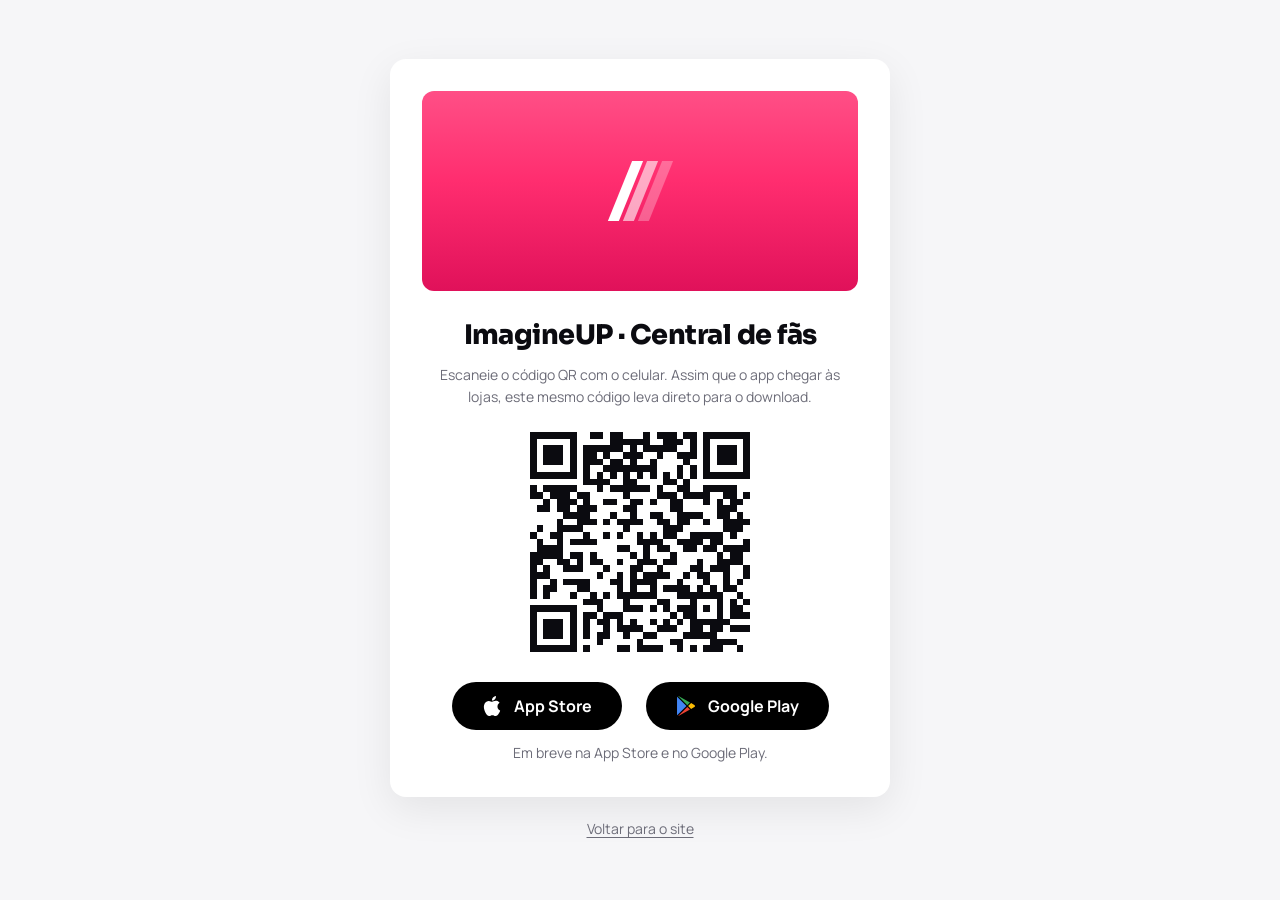
==== site/baixar/index.html @ 4af92807 "Site público do ImagineUP Página inicial com o carrossel de celulares, Baixar com código QR, Sobre, " ====
<!doctype html>
<html lang="pt-BR">
<head>
  <meta charset="utf-8">
  <meta name="viewport" content="width=device-width, initial-scale=1">
  <title>Baixar o ImagineUP</title>
  <meta name="description" content="Baixe o ImagineUP, a central de fãs oficial dos artistas da Imagine Music, para iPhone e Android.">
  <meta name="theme-color" content="#F6F6F8">
  <link rel="icon" href="../assets/favicon.svg" type="image/svg+xml">
  <link rel="preconnect" href="https://fonts.googleapis.com">
  <link rel="preconnect" href="https://fonts.gstatic.com" crossorigin>
  <link rel="stylesheet" href="https://fonts.googleapis.com/css2?family=Manrope:wght@400;500;600;700;800&family=Sora:wght@700;800&display=swap">
  <link rel="stylesheet" href="../assets/site.css">
</head>
<body class="download-page">
  <main class="baixar">
    <section class="download-card">
      <div class="download-banner" aria-hidden="true"><span class="bars"><i></i><i></i><i></i></span></div>
      <h1>ImagineUP · Central de fãs</h1>
      <p>Escaneie o código QR com o celular. Assim que o app chegar às lojas, este mesmo código leva direto para o download.</p>
      <div id="qr" class="download-qr" role="img" aria-label="Código QR que abre esta página no celular"></div>
      <div class="loja-pills">
        <a class="loja-pill" data-loja="ios">
          <svg viewBox="0 0 24 24" fill="#fff" aria-hidden="true"><path d="M12.152 6.896c-.948 0-2.415-1.078-3.96-1.04-2.04.027-3.91 1.183-4.961 3.014-2.117 3.675-.546 9.103 1.519 12.09 1.013 1.454 2.208 3.09 3.792 3.039 1.52-.065 2.09-.987 3.935-.987 1.831 0 2.35.987 3.96.948 1.637-.026 2.676-1.48 3.676-2.948 1.156-1.688 1.636-3.325 1.662-3.415-.039-.013-3.182-1.221-3.22-4.857-.026-3.04 2.48-4.494 2.597-4.559-1.429-2.09-3.623-2.324-4.39-2.376-2-.156-3.675 1.09-4.61 1.09zM15.53 3.83c.843-1.012 1.4-2.427 1.245-3.83-1.207.052-2.662.805-3.532 1.818-.78.896-1.454 2.338-1.273 3.714 1.338.104 2.715-.688 3.559-1.701"/></svg>
          App Store
        </a>
        <a class="loja-pill" data-loja="android">
          <svg viewBox="0 0 24 24" aria-hidden="true"><path fill="#4285F4" d="M1.337.924a1.486 1.486 0 0 0-.112.568v21.017c0 .217.045.419.124.6l11.155-11.087L1.337.924z"/><path fill="#34A853" d="M13.544 10.989l3.258-3.238L3.45.195a1.466 1.466 0 0 0-.946-.179l11.04 10.973z"/><path fill="#EA4335" d="M13.544 13.056l-11 10.933c.298.036.612-.016.906-.183l13.324-7.54-3.23-3.21z"/><path fill="#FBBC04" d="M22.018 13.298l-3.919 2.218-3.515-3.493 3.543-3.521 3.891 2.202a1.49 1.49 0 0 1 0 2.594z"/></svg>
          Google Play
        </a>
      </div>
      <p id="nota-lojas" class="download-nota">Em breve na App Store e no Google Play.</p>
    </section>
    <a class="download-voltar" href="../">Voltar para o site</a>
  </main>

  <script src="../assets/qrcode.min.js"></script>
  <script>
    // Links das lojas: preencher quando o app for publicado. Com eles preenchidos,
    // quem abre esta página (ou escaneia o QR) no celular vai direto para a loja
    // certa, e os botões passam a funcionar.
    const LOJAS = {
      ios: '',
      android: '',
    };

    (() => {
      const ua = navigator.userAgent;
      const ehIOS = /iPhone|iPad|iPod/.test(ua) || (navigator.platform === 'MacIntel' && navigator.maxTouchPoints > 1);
      const ehAndroid = /Android/.test(ua);
      if (ehIOS && LOJAS.ios) { location.replace(LOJAS.ios); return; }
      if (ehAndroid && LOJAS.android) { location.replace(LOJAS.android); return; }

      for (const botao of document.querySelectorAll('.loja-pill')) {
        const link = LOJAS[botao.dataset.loja];
        if (link) botao.href = link;
        else botao.setAttribute('aria-disabled', 'true');
      }
      if (LOJAS.ios && LOJAS.android) document.getElementById('nota-lojas').hidden = true;

      // O QR aponta para esta própria página, então vale em qualquer domínio
      // em que o site for publicado.
      const destino = location.href.split('#')[0].split('?')[0];
      window.QRCode.toString(destino, {
        type: 'svg',
        margin: 0,
        errorCorrectionLevel: 'M',
        color: { dark: '#0B0B10', light: '#FFFFFF' },
      }).then((svg) => { document.getElementById('qr').innerHTML = svg; });
    })();
  </script>
</body>
</html>
---- site/assets/site.css ----
/* ImagineUP · site público (home, política de privacidade e termos de uso).
   Layout claro inspirado no site do GymRats; cores e fontes do app:
   rosa #FF2D6F, verde-limão #D6FF3F, escuro #0B0B10, Sora nos títulos e
   Manrope no texto. O iPhone vem do VitrineUP (iphone-modelo), convertido
   para unidades de contêiner para escalar em qualquer largura. */

:root {
  color-scheme: light;
  --bg: #f6f6f8;
  --surface: #ffffff;
  --border: #e5e5eb;
  --ink: #0b0b10;
  --ink-2: #3b3b45;
  --ink-3: #6c6c78;
  --pink: #ff2d6f;        /* marca: áreas grandes, faixa e formas */
  --pink-strong: #e0115a; /* texto e botões sobre fundo claro (contraste AA) */
  --lime: #d6ff3f;
  --dark: #0b0b10;
  --gutter: 16px;
  --measure: 760px;
  --wide: 1120px;
}

*,
*::before,
*::after {
  box-sizing: border-box;
}

html {
  -webkit-text-size-adjust: 100%;
  scroll-behavior: smooth;
  scroll-padding-top: 96px;
  overflow-x: clip;
}

body {
  margin: 0;
  overflow-x: clip;
  background: var(--bg);
  color: var(--ink-2);
  font: 400 16px/1.7 Manrope, system-ui, -apple-system, "Segoe UI", sans-serif;
  overflow-wrap: break-word;
}

img {
  display: block;
  max-width: 100%;
}

a {
  color: var(--pink-strong);
  text-decoration: underline;
  text-underline-offset: 3px;
  text-decoration-thickness: 1px;
}

a:hover {
  color: var(--ink);
}

a:focus-visible,
.btn:focus-visible {
  outline: 2px solid var(--ink);
  outline-offset: 3px;
  border-radius: 6px;
}

strong {
  color: var(--ink);
  font-weight: 700;
}

.skip-link {
  position: absolute;
  left: var(--gutter);
  top: -48px;
  z-index: 50;
  padding: 8px 14px;
  border-radius: 10px;
  background: var(--ink);
  color: #fff;
  font-weight: 700;
  text-decoration: none;
}

.skip-link:focus {
  top: 12px;
}

.wrap {
  width: 100%;
  max-width: calc(var(--measure) + 2 * var(--gutter));
  margin: 0 auto;
  padding: 0 var(--gutter);
}

.wrap--wide {
  max-width: calc(var(--wide) + 2 * var(--gutter));
}

/* Botões */

.btn {
  display: inline-flex;
  align-items: center;
  gap: 8px;
  padding: 13px 26px;
  border-radius: 999px;
  background: var(--pink-strong);
  color: #fff;
  font: 800 17px/1 Manrope, sans-serif;
  text-decoration: none;
  transition: background 0.15s ease, transform 0.15s ease;
}

.btn:hover {
  background: #c40c4f;
  color: #fff;
  transform: translateY(-1px);
}

.btn--sm {
  padding: 10px 18px;
  font-size: 14px;
}

/* Cabeçalho */

.site-header {
  position: sticky;
  top: 0;
  z-index: 30;
  background: rgba(246, 246, 248, 0.86);
  backdrop-filter: blur(12px);
  -webkit-backdrop-filter: blur(12px);
}

.site-header-inner {
  display: grid;
  grid-template-columns: 1fr auto;
  align-items: center;
  gap: 16px;
  min-height: 72px;
}

.lockup {
  display: inline-flex;
  align-items: flex-end;
  gap: 6px;
  justify-self: start;
  text-decoration: none;
}

.lockup img {
  height: 17px;
  width: auto;
  filter: brightness(0); /* o logo original é branco */
}

.lockup span {
  font: 800 17px/1 Sora, Manrope, sans-serif;
  color: var(--pink-strong);
  letter-spacing: -0.4px;
}

.site-nav {
  display: none;
  gap: 8px;
}

.site-nav a {
  padding: 8px 12px;
  border-radius: 999px;
  color: var(--ink-2);
  font-size: 15px;
  font-weight: 600;
  text-decoration: none;
}

.site-nav a:hover {
  color: var(--ink);
  background: rgba(11, 11, 16, 0.05);
}

.site-nav a[aria-current="page"] {
  color: var(--ink);
  background: rgba(11, 11, 16, 0.07);
}

.site-cta {
  justify-self: end;
}

@media (min-width: 820px) {
  .site-header-inner {
    grid-template-columns: 1fr auto 1fr;
  }

  .site-nav {
    display: flex;
  }
}

/* Marca: as três barras inclinadas do app */

.bars {
  display: inline-flex;
  gap: 0.035em;
  transform: skewX(-22deg);
}

.bars i {
  width: 0.09em;
  height: 0.5em;
  background: var(--pink-strong);
}

.bars i:nth-child(2) {
  opacity: 0.6;
}

.bars i:nth-child(3) {
  opacity: 0.28;
}

/* iPhone (VitrineUP, iphone-modelo) */

.iphone {
  position: relative;
  margin: 0;
  width: 100%;
  aspect-ratio: 390 / 844;
  container-type: inline-size;
  border: 1px solid #77777a;
  border-radius: 16% / 7.4%;
  background: linear-gradient(115deg, #a4a3a0 0%, #4a4a4c 13%, #1d1d20 35%, #626264 72%, #b0aeaa 100%);
  box-shadow: 0 30px 40px -18px rgba(36, 22, 9, 0.45), 0 4px 7px rgba(0, 0, 0, 0.2), inset 0 0 0 1px rgba(219, 217, 208, 0.4);
  isolation: isolate;
}

.iphone::before {
  content: "";
  position: absolute;
  inset: 2px;
  border: 1px solid #080809;
  border-radius: inherit;
  background: #080809;
  box-shadow: inset 0 0 0 1px rgba(111, 111, 114, 0.27);
}

.iphone-tela {
  position: absolute;
  inset: 1.8cqw;
  overflow: hidden;
  border-radius: 14.6% / 6.75%;
  background: var(--dark);
}

.iphone-tela img {
  position: absolute;
  inset: 0;
  width: 100%;
  height: 100%;
  object-fit: cover;
  object-position: top center;
}

.iphone-status {
  position: absolute;
  z-index: 2;
  top: 0;
  left: 0;
  right: 0;
  display: flex;
  height: 10.8cqw;
  align-items: center;
  justify-content: space-between;
  padding: 0 5.4cqw 0 7cqw;
  color: #fff;
}

.iphone-status b {
  font: 700 3cqw/1 -apple-system, "SF Pro Text", Arial, sans-serif;
  letter-spacing: -0.02em;
}

.iphone-icones {
  display: flex;
  align-items: center;
  gap: 1.1cqw;
}

.iphone-icones svg {
  width: 3.9cqw;
  height: auto;
}

.iphone-icones i {
  position: relative;
  width: 4.8cqw;
  height: 2.4cqw;
  border: 0.28cqw solid currentColor;
  border-radius: 0.7cqw;
}

.iphone-icones i::before {
  content: "";
  position: absolute;
  inset: 0.3cqw;
  border-radius: 0.3cqw;
  background: currentColor;
}

.iphone-ilha {
  position: absolute;
  z-index: 3;
  top: 2.3cqw;
  left: 50%;
  width: 29%;
  height: 5.9cqw;
  border-radius: 999px;
  background: #010102;
  transform: translateX(-50%);
  box-shadow: inset 0 0 0 1px #19191c;
}

.iphone-ilha::after {
  content: "";
  position: absolute;
  top: 1.9cqw;
  right: 2.1cqw;
  width: 2.1cqw;
  height: 2.1cqw;
  border-radius: 50%;
  background: radial-gradient(circle at 35% 30%, #355379, #071020 55%, #010308);
  box-shadow: 0 0 0 0.5cqw #141721;
}

.iphone-gesto {
  position: absolute;
  z-index: 2;
  bottom: 1.4cqw;
  left: 50%;
  width: 35%;
  height: 0.9cqw;
  border-radius: 999px;
  background: rgba(255, 255, 255, 0.85);
  transform: translateX(-50%);
}

.iphone-botao {
  position: absolute;
  left: -3px;
  width: 3px;
  border: 1px solid #4b4b4e;
  border-radius: 2px 0 0 2px;
  background: linear-gradient(90deg, #777779, #272729);
}

.iphone-acao { top: 16%; height: 4%; }
.iphone-volume-mais { top: 24%; height: 7%; }
.iphone-volume-menos { top: 33%; height: 7%; }
.iphone-ligar {
  top: 26%;
  left: auto;
  right: -3px;
  height: 12%;
  border-radius: 0 2px 2px 0;
  background: linear-gradient(90deg, #262629, #777779);
}

/* Home · abertura */

.hero {
  padding: clamp(56px, 11vw, 120px) 0 clamp(28px, 5vw, 56px);
  text-align: center;
}

.hero h1 {
  margin: 0 auto;
  max-width: 22ch;
  font: 800 clamp(40px, 6vw, 66px) / 1.02 Sora, Manrope, sans-serif;
  letter-spacing: -0.04em;
  color: var(--ink);
}

.hero p {
  max-width: 34em;
  margin: 22px auto 0;
  font-size: clamp(17px, 2.2vw, 19px);
  line-height: 1.6;
  color: var(--ink-2);
}

.hero .btn {
  margin-top: 30px;
}

/* Home · trio de celulares sobre a faixa rosa */

.showcase {
  --w: clamp(196px, 25vw, 300px);
  --h: calc(var(--w) * 844 / 390);
  --acima: calc(var(--h) * 0.42);
  position: relative;
  overflow: hidden;
  padding: 0 0 clamp(40px, 6vw, 72px);
}

.showcase::before {
  content: "";
  position: absolute;
  top: var(--acima);
  right: 0;
  bottom: 0;
  left: 0;
  background: var(--pink);
}

/* minmax(0, 1fr): sem isso o trio, mais largo que a tela no celular,
   alarga a coluna e empurra o texto da faixa para fora da tela. */
.showcase-inner {
  position: relative;
  display: grid;
  grid-template-columns: minmax(0, 1fr);
  grid-template-rows: var(--acima) auto auto auto;
  justify-items: center;
}

/* left + translate centraliza mesmo quando o trio transborda a célula;
   os celulares laterais ficam cortados na borda da tela. */
.trio {
  grid-column: 1;
  grid-row: 1 / 3;
  justify-self: start;
  position: relative;
  left: 50%;
  width: calc(var(--w) * 1.9);
  height: var(--h);
  transform: translateX(-50%);
}

/* Carrossel do trio: os três celulares ficam num círculo visto de frente e
   o script da home gira o círculo quadro a quadro. Estas são as posições em
   que ele para (e as que valem sem JavaScript); a conta do script chega
   exatamente nelas. */
.trio .iphone {
  position: absolute;
  top: 0;
  left: 50%;
  width: var(--w);
  transform: translateX(-50%);
}

.trio .iphone[data-pos="centro"] {
  z-index: 3;
}

.trio .iphone[data-pos="esq"] {
  transform: translate(-104%, -2%) scale(0.82);
  z-index: 2;
}

.trio .iphone[data-pos="dir"] {
  transform: translate(4%, -2%) scale(0.82);
  z-index: 1;
}

.trio-pausa {
  position: absolute;
  z-index: 5;
  right: calc(max(0px, (100% - var(--wide) - 2 * var(--gutter)) / 2) + var(--gutter));
  bottom: 16px;
  display: flex;
  width: 36px;
  height: 36px;
  align-items: center;
  justify-content: center;
  padding: 0;
  border: 0;
  border-radius: 50%;
  background: rgba(255, 255, 255, 0.92);
  color: var(--ink);
  box-shadow: 0 4px 12px rgba(0, 0, 0, 0.15);
  cursor: pointer;
}

.trio-pausa:hover {
  background: #fff;
}

.trio-pausa:focus-visible {
  outline: 2px solid #fff;
  outline-offset: 3px;
}

.trio-pausa svg {
  width: 14px;
  height: 14px;
}

.trio-pausa .icone-play,
.trio-pausa[aria-pressed="true"] .icone-pausa {
  display: none;
}

.trio-pausa[aria-pressed="true"] .icone-play {
  display: block;
}

.showcase-claim,
.showcase-stores {
  margin: 0;
  color: #fff;
  text-align: center;
}

.showcase-claim {
  grid-row: 3;
  padding-top: 32px;
  font: 800 clamp(24px, 2.1vw, 28px) / 1.2 Sora, Manrope, sans-serif;
  letter-spacing: -0.02em;
}

.showcase-claim span {
  display: block;
  margin-top: 10px;
  font: 700 19px/1.4 Manrope, sans-serif;
  letter-spacing: 0;
}

.showcase-stores {
  grid-row: 4;
  padding-top: 14px;
  font: 700 19px/1.4 Manrope, sans-serif;
}

.showcase-stores strong {
  color: #fff;
  font-weight: 800;
}

@media (min-width: 900px) {
  .showcase-inner {
    grid-template-columns: 1fr auto 1fr;
    grid-template-rows: var(--acima) auto;
    column-gap: 24px;
    align-items: center;
  }

  .trio {
    grid-column: 2;
  }

  .showcase-claim {
    grid-column: 1;
    grid-row: 2;
    padding-top: 0;
    max-width: 12em;
  }

  .showcase-stores {
    grid-column: 3;
    grid-row: 2;
    padding-top: 0;
    max-width: 10em;
  }
}

/* Home · funcionalidades */

.features {
  padding: clamp(64px, 10vw, 128px) 0 clamp(24px, 4vw, 48px);
}

.features .wrap {
  display: grid;
  gap: clamp(48px, 8vw, 88px);
}

.feature {
  display: grid;
  grid-template-columns: 1fr;
  gap: 24px;
  align-items: center;
  width: 100%;
  max-width: 940px;
  margin: 0 auto;
}

.feature--card {
  padding: clamp(28px, 5vw, 56px);
  border-radius: 28px;
  background: var(--surface);
}

.feature h2 {
  margin: 0 0 14px;
  font: 800 clamp(27px, 3.4vw, 36px) / 1.15 Sora, Manrope, sans-serif;
  letter-spacing: -0.025em;
  color: var(--ink);
}

.feature p {
  margin: 0 0 12px;
  font-size: 17px;
  line-height: 1.65;
}

.feature-media {
  position: relative;
  display: flex;
  justify-content: center;
  align-items: center;
  padding: clamp(20px, 4vw, 40px) 0;
}

.feature-media .iphone {
  z-index: 1;
  width: clamp(200px, 23vw, 250px);
}

.blob {
  position: absolute;
  z-index: 0;
  top: 50%;
  left: 50%;
  width: clamp(250px, 31vw, 350px);
  aspect-ratio: 1;
  border-radius: 43% 57% 62% 38% / 46% 38% 62% 54%;
  background: var(--pink);
  transform: translate(-50%, -48%) rotate(var(--giro, 0deg));
}

.blob--lima {
  background: var(--lime);
}

.feature-media .bars {
  position: absolute;
  z-index: 2;
  font-size: clamp(56px, 7vw, 80px);
}

.feature-media .bars--baixo {
  bottom: 10%;
  left: 8%;
}

.feature-media .bars--cima {
  top: 12%;
  right: 8%;
}

.bars--escuro i {
  background: var(--ink);
}

@media (min-width: 760px) {
  .feature {
    grid-template-columns: 1fr 1fr;
    gap: 56px;
  }

  .feature--invertida .feature-media {
    order: -1;
  }
}

/* Home · baixar */

.download {
  padding: clamp(64px, 10vw, 120px) 0 clamp(64px, 9vw, 104px);
  text-align: center;
}

.download h2 {
  margin: 0;
  font: 800 clamp(32px, 5vw, 50px) / 1.05 Sora, Manrope, sans-serif;
  letter-spacing: -0.035em;
  color: var(--ink);
}

.download p {
  max-width: 36em;
  margin: 18px auto 0;
  font-size: 17px;
}

.stores {
  display: flex;
  flex-wrap: wrap;
  justify-content: center;
  gap: 12px;
  margin: 30px 0 0;
  padding: 0;
  list-style: none;
}

/* mesmo desenho dos selos oficiais: ícone da loja à esquerda, texto ao lado */
.stores li {
  display: flex;
  align-items: center;
  gap: 12px;
  min-width: 204px;
  padding: 11px 20px 11px 16px;
  border-radius: 14px;
  background: var(--dark);
  color: rgba(255, 255, 255, 0.72);
  font-size: 12px;
  line-height: 1.3;
  text-align: left;
}

.stores li span {
  display: flex;
  flex-direction: column;
}

.stores li strong {
  color: #fff;
  font: 700 18px/1.2 Sora, Manrope, sans-serif;
}

.store-icon {
  flex: none;
  width: 26px;
  height: 26px;
}

/* Documentos */

.doc {
  padding: clamp(40px, 8vw, 72px) 0 32px;
}

.doc h1 {
  margin: 0;
  font: 800 clamp(34px, 7vw, 52px) / 1.05 Sora, Manrope, sans-serif;
  letter-spacing: -0.035em;
  color: var(--ink);
}

.doc > p,
.doc section p {
  margin: 0 0 14px;
}

.doc .updated {
  margin: 14px 0 0;
  color: var(--ink-3);
  font-size: 14px;
}

.doc .intro {
  margin-top: 28px;
}

.summary {
  margin: 28px 0;
  padding: 20px 22px;
  border-left: 4px solid var(--pink);
  border-radius: 0 16px 16px 0;
  background: var(--surface);
}

.summary h2 {
  margin: 0 0 10px;
  font: 700 17px/1.3 Sora, Manrope, sans-serif;
  color: var(--ink);
}

.doc .summary ul {
  margin: 0;
}

.toc {
  margin: 28px 0 8px;
  padding: 20px 22px;
  border: 1px solid var(--border);
  border-radius: 16px;
  background: var(--surface);
}

.toc h2 {
  margin: 0 0 10px;
  font: 700 15px/1.3 Sora, Manrope, sans-serif;
  color: var(--ink);
}

.toc ol {
  margin: 0;
  padding-left: 22px;
  columns: 1;
  font-size: 15px;
}

/* padding em vez de margin: a margem do primeiro item some na quebra de
   coluna e desalinha as duas colunas. */
.doc .toc li {
  margin: 0;
  padding: 3px 0;
  break-inside: avoid;
}

.toc a {
  color: var(--ink-2);
  text-decoration: none;
}

.toc a:hover {
  color: var(--pink-strong);
  text-decoration: underline;
}

@media (min-width: 720px) {
  .toc ol {
    columns: 2;
    column-gap: 32px;
  }
}

.doc section {
  margin-top: 40px;
}

.doc section h2 {
  margin: 0 0 14px;
  font: 700 21px/1.3 Sora, Manrope, sans-serif;
  letter-spacing: -0.015em;
  color: var(--ink);
}

.doc section h3 {
  margin: 22px 0 8px;
  font: 700 16px/1.4 Manrope, sans-serif;
  color: var(--ink);
}

.doc ul {
  margin: 0 0 14px;
  padding-left: 22px;
}

.doc li {
  margin: 6px 0;
}

.doc li::marker {
  color: var(--pink-strong);
}

.company {
  margin: 0;
  padding: 18px 22px;
  border-radius: 16px;
  background: var(--surface);
  font-style: normal;
}

.doc .company p {
  margin: 2px 0;
}

.doc-links {
  display: flex;
  flex-wrap: wrap;
  gap: 8px 20px;
  margin-top: 48px;
  padding-top: 20px;
  border-top: 1px solid var(--border);
  font-size: 15px;
}

/* Rodapé */

.site-footer {
  padding: 0 var(--gutter) 20px;
}

/* mesmo padrão do rodapé do GymRats: quatro colunas de links, linha
   divisória, copyright à esquerda e redes sociais à direita */
.footer-card {
  max-width: var(--wide);
  margin: 0 auto;
  padding: 44px clamp(20px, 5vw, 56px) 22px;
  border-radius: 28px;
  background: var(--surface);
  font-size: 15px;
}

.footer-cols {
  display: grid;
  grid-template-columns: repeat(2, minmax(0, 1fr));
  gap: 36px 24px;
}

.footer-cols h2 {
  margin: 0 0 20px;
  font: 700 15px/1.3 Sora, Manrope, sans-serif;
  color: var(--ink);
}

.footer-cols ul {
  margin: 0;
  padding: 0;
  list-style: none;
}

.footer-cols li + li {
  margin-top: 14px;
}

.footer-cols a {
  color: var(--ink-3);
  text-decoration: none;
}

.footer-cols a:hover {
  color: var(--ink);
  text-decoration: underline;
}

.footer-bottom {
  display: flex;
  flex-wrap: wrap;
  align-items: center;
  justify-content: space-between;
  gap: 12px 24px;
  margin-top: 44px;
  padding-top: 20px;
  border-top: 1px solid var(--border);
  color: var(--ink-3);
  font-size: 13px;
}

.footer-bottom p {
  margin: 0;
}

.social {
  display: flex;
  gap: 18px;
  margin: 0;
  padding: 0;
  list-style: none;
}

.social a {
  display: flex;
  color: var(--ink-3);
}

.social a:hover {
  color: var(--ink);
}

.social svg {
  width: 20px;
  height: 20px;
}

@media (min-width: 860px) {
  .footer-cols {
    grid-template-columns: repeat(4, minmax(0, 1fr));
  }
}

/* Utilitários */

[hidden] {
  display: none !important;
}

.visually-hidden {
  position: absolute;
  width: 1px;
  height: 1px;
  overflow: hidden;
  clip: rect(0 0 0 0);
  white-space: nowrap;
}

/* Fale conosco (mesmo padrão da página de contato do GymRats) */

.page-card {
  max-width: 900px;
  margin: clamp(32px, 6vw, 72px) auto clamp(72px, 14vw, 200px);
  padding: clamp(22px, 4vw, 36px);
  border-radius: 18px;
  background: var(--surface);
}

.page-card h1 {
  margin: 0;
  font: 800 clamp(30px, 4vw, 38px) / 1.1 Sora, Manrope, sans-serif;
  letter-spacing: -0.025em;
  color: var(--ink);
}

.page-card > p {
  margin: 10px 0 0;
  font-size: 18px;
  color: var(--ink-2);
}

.contact-list {
  display: grid;
  gap: 18px 40px;
  margin: 28px 0 6px;
  padding: 0;
  list-style: none;
}

.contact-list a {
  display: flex;
  align-items: center;
  gap: 14px;
  color: var(--ink);
  font-size: 19px;
  text-decoration: none;
}

.contact-list a:hover span {
  text-decoration: underline;
  text-underline-offset: 4px;
}

.contact-list svg {
  flex: none;
  width: 32px;
  height: 32px;
}

@media (min-width: 720px) {
  .contact-list {
    grid-template-columns: 1fr 1fr;
  }
}

/* Sobre (mesmo padrão da página Sobre do GymRats): faixa de imagens e carta */

.about-strip {
  overflow: hidden;
  padding-top: clamp(24px, 4vw, 44px);
}

/* mais larga que a tela de propósito: centralizada e cortada nas bordas */
.about-strip-inner {
  position: relative;
  left: 50%;
  display: flex;
  gap: 32px;
  width: max-content;
  transform: translateX(-50%);
}

.about-strip img {
  flex: none;
  width: var(--w, 168px);
  height: 224px;
  border-radius: 8px;
  object-fit: cover;
  box-shadow: 0 8px 20px rgba(11, 11, 16, 0.1);
}

.about-card {
  max-width: 1020px;
  margin-top: clamp(28px, 4vw, 40px);
}

.about-card h1 {
  margin-bottom: 26px;
}

.about-card > p {
  margin: 0 0 22px;
  font-size: 17px;
  line-height: 1.75;
}

.about-card > p:last-child {
  margin-bottom: 4px;
}

@media (max-width: 700px) {
  .about-strip-inner {
    gap: 14px;
  }

  .about-strip img {
    width: calc(var(--w, 168px) * 0.66);
    height: 150px;
  }
}

/* Novidades (mesmo padrão da página de novidades do GymRats) */

.news-card {
  max-width: 1020px;
}

.news-post + .news-post {
  margin-top: 40px;
  padding-top: 32px;
  border-top: 1px solid var(--border);
}

.news-post h2 {
  margin: 20px 0 2px;
  font: 700 clamp(19px, 2.2vw, 22px) / 1.3 Sora, Manrope, sans-serif;
  letter-spacing: -0.01em;
  color: var(--ink);
}

.news-post time {
  display: block;
  margin-bottom: 26px;
  color: var(--ink-3);
  font-size: 16px;
}

.news-post p {
  margin: 0 0 22px;
  font-size: 16.5px;
  line-height: 1.7;
}

.news-post ul {
  margin: -12px 0 22px;
  padding-left: 22px;
  font-size: 16.5px;
}

.news-post li {
  margin: 4px 0;
}

.news-post li::marker {
  color: var(--pink-strong);
}

.news-post a {
  font-weight: 700;
  text-decoration: none;
}

.news-post a:hover {
  text-decoration: underline;
}

/* colagem de telas, no lugar da colagem de fotos do post do GymRats */
/* minmax(0, 1fr): com 1fr a altura natural das imagens alarga a primeira fileira */
.news-collage {
  position: relative;
  display: grid;
  grid-template-columns: repeat(3, minmax(0, 1fr));
  grid-template-rows: repeat(2, minmax(0, 1fr));
  gap: 2px;
  width: min(100%, 340px);
  aspect-ratio: 1;
  margin: 4px auto 30px;
  overflow: hidden;
  border-radius: 12px;
  background: var(--dark);
}

.news-collage img {
  width: 100%;
  height: 100%;
  min-height: 0;
  object-fit: cover;
}

.news-collage::after {
  content: "";
  position: absolute;
  inset: 0;
  background: linear-gradient(180deg, rgba(11, 11, 16, 0.55) 0%, transparent 26%, transparent 55%, rgba(11, 11, 16, 0.92) 100%);
}

.news-collage-top,
.news-collage-bottom {
  position: absolute;
  z-index: 1;
  left: 12px;
  right: 12px;
  color: #fff;
}

.news-collage-top {
  top: 12px;
  display: flex;
  align-items: center;
  gap: 8px;
  font: 700 15px/1 Sora, Manrope, sans-serif;
}

.news-collage-top .marca {
  display: flex;
  align-items: center;
  justify-content: center;
  width: 26px;
  height: 26px;
  border-radius: 7px;
  background: var(--pink);
}

.news-collage-top .marca .bars {
  font-size: 22px;
}

.news-collage-top .marca .bars i {
  background: #fff;
}

.news-collage-bottom {
  bottom: 12px;
}

.news-collage-bottom strong {
  display: block;
  color: #fff;
  font: 800 17px/1.2 Sora, Manrope, sans-serif;
}

.news-collage-bottom span {
  display: block;
  margin-top: 6px;
  color: rgba(255, 255, 255, 0.85);
  font-size: 12.5px;
}

/* Baixar (mesmo padrão da página de download do GymRats): cartão com QR */

.download-page {
  display: flex;
  min-height: 100vh;
  min-height: 100dvh;
  align-items: center;
  justify-content: center;
  padding: 24px var(--gutter);
}

/* "baixar" e não "download": .download já é a seção de download da home */
.baixar {
  display: flex;
  flex-direction: column;
  align-items: center;
  gap: 20px;
  width: 100%;
}

.download-card {
  width: min(100%, 500px);
  padding: clamp(20px, 5vw, 32px);
  border-radius: 16px;
  background: var(--surface);
  box-shadow: 0 12px 40px rgba(11, 11, 16, 0.08);
  text-align: center;
}

.download-banner {
  display: flex;
  height: clamp(160px, 40vw, 200px);
  align-items: center;
  justify-content: center;
  border-radius: 12px;
  background: linear-gradient(180deg, #ff4f86 0%, var(--pink) 45%, var(--pink-strong) 100%);
}

.download-banner .bars {
  font-size: clamp(90px, 22vw, 120px);
}

.download-banner .bars i {
  background: #fff;
}

.download-card h1 {
  margin: 28px 0 0;
  font: 800 clamp(22px, 3vw, 27px) / 1.2 Sora, Manrope, sans-serif;
  letter-spacing: -0.02em;
  color: var(--ink);
}

.download-card > p {
  max-width: 30em;
  margin: 12px auto 0;
  color: var(--ink-3);
  font-size: 14px;
  line-height: 1.6;
}

.download-qr {
  width: min(220px, 66vw);
  aspect-ratio: 1;
  margin: 24px auto 0;
}

.download-qr svg {
  display: block;
  width: 100%;
  height: 100%;
}

.loja-pills {
  display: flex;
  flex-wrap: wrap;
  justify-content: center;
  gap: 16px 24px;
  margin-top: 30px;
}

.loja-pill {
  display: inline-flex;
  align-items: center;
  gap: 12px;
  padding: 14px 30px;
  border-radius: 999px;
  background: #000;
  color: #fff;
  font: 700 16px/1 Manrope, sans-serif;
  text-decoration: none;
}

.loja-pill:hover {
  color: #fff;
  background: #1f1f24;
}

.loja-pill svg {
  flex: none;
  width: 20px;
  height: 20px;
}

/* sem link da loja (antes da publicação) o botão fica só como indicação */
.loja-pill:not([href]) {
  cursor: default;
}

.loja-pill:not([href]):hover {
  background: #000;
}

.download-nota {
  margin: 14px 0 0;
  color: var(--ink-3);
  font-size: 13px;
}

.download-voltar {
  color: var(--ink-3);
  font-size: 14px;
}

/* Perguntas frequentes (mesmo padrão da central de ajuda do GymRats) */

.help-hero {
  padding: clamp(40px, 7vw, 72px) 0 clamp(72px, 10vw, 104px);
  background: linear-gradient(180deg, var(--pink) 0%, #ff4f86 40%, #ffc2d5 78%, var(--bg) 100%);
  text-align: center;
}

.help-hero h1 {
  margin: 0;
  font: 800 clamp(30px, 4.6vw, 42px) / 1.12 Sora, Manrope, sans-serif;
  letter-spacing: -0.025em;
  color: #fff;
}

.help-hero p {
  margin: 10px 0 0;
  font: 700 19px/1.4 Manrope, sans-serif;
  color: #fff;
}

.help-search {
  position: relative;
  max-width: 640px;
  margin: 28px auto 0;
}

.help-search input {
  width: 100%;
  padding: 18px 20px 18px 56px;
  border: 0;
  border-radius: 16px;
  background: rgba(255, 255, 255, 0.3);
  color: #fff;
  font: 600 18px/1.2 Manrope, sans-serif;
  box-shadow: 0 10px 30px rgba(170, 0, 60, 0.14);
  outline: none;
}

.help-search input::placeholder {
  color: rgba(255, 255, 255, 0.92);
}

/* o "x" nativo de limpar vem azul; branco combina com o topo rosa */
.help-search input::-webkit-search-cancel-button {
  filter: brightness(0) invert(1);
  cursor: pointer;
}

.help-search input:focus {
  background: rgba(255, 255, 255, 0.4);
  box-shadow: 0 0 0 2px #fff, 0 10px 30px rgba(170, 0, 60, 0.14);
}

.help-search svg {
  position: absolute;
  top: 50%;
  left: 20px;
  width: 22px;
  height: 22px;
  color: #fff;
  transform: translateY(-50%);
  pointer-events: none;
}

.help-cards {
  display: grid;
  gap: 22px;
  margin: -40px 0 0;
  padding: 0;
  list-style: none;
}

.help-card {
  display: flex;
  flex-direction: column;
  align-items: center;
  height: 100%;
  padding: 40px 28px 30px;
  border: 1px solid var(--border);
  border-radius: 14px;
  background: var(--surface);
  color: var(--ink);
  text-align: center;
  text-decoration: none;
  transition: border-color 0.15s ease, box-shadow 0.15s ease;
}

.help-card:hover {
  border-color: var(--pink);
  box-shadow: 0 12px 30px rgba(11, 11, 16, 0.06);
  color: var(--ink);
}

.help-card svg {
  width: 48px;
  height: 48px;
  margin-bottom: 18px;
}

.help-card strong {
  font: 700 17px/1.3 Manrope, sans-serif;
}

.help-card span {
  margin-top: 6px;
  color: var(--ink-2);
  font-size: 16px;
  line-height: 1.6;
}

.help-card small {
  margin-top: 14px;
  color: var(--ink-3);
  font-size: 14px;
}

@media (min-width: 760px) {
  .help-cards {
    grid-template-columns: 1fr 1fr;
  }
}

.faq-sections {
  padding: clamp(48px, 8vw, 88px) 0 clamp(56px, 9vw, 104px);
}

.faq-section + .faq-section {
  margin-top: 48px;
}

.faq-section h2 {
  display: flex;
  align-items: center;
  gap: 12px;
  margin: 0 0 16px;
  font: 800 clamp(22px, 2.6vw, 26px) / 1.2 Sora, Manrope, sans-serif;
  letter-spacing: -0.02em;
  color: var(--ink);
}

.faq-section h2 svg {
  flex: none;
  width: 28px;
  height: 28px;
  color: var(--pink-strong);
}

.faq-item {
  border: 1px solid var(--border);
  border-radius: 14px;
  background: var(--surface);
}

.faq-item + .faq-item {
  margin-top: 10px;
}

.faq-item summary {
  position: relative;
  padding: 18px 54px 18px 20px;
  color: var(--ink);
  font: 700 16.5px/1.4 Manrope, sans-serif;
  list-style: none;
  cursor: pointer;
}

.faq-item summary::-webkit-details-marker {
  display: none;
}

.faq-item summary::after {
  content: "";
  position: absolute;
  top: 50%;
  right: 22px;
  width: 9px;
  height: 9px;
  border-right: 2px solid var(--ink-3);
  border-bottom: 2px solid var(--ink-3);
  transform: translateY(-70%) rotate(45deg);
  transition: transform 0.2s ease;
}

.faq-item[open] summary::after {
  transform: translateY(-25%) rotate(225deg);
}

.faq-item summary:focus-visible {
  outline: 2px solid var(--ink);
  outline-offset: 2px;
  border-radius: 14px;
}

.faq-item > div {
  padding: 0 20px 18px;
  color: var(--ink-2);
}

.faq-item p {
  margin: 0;
}

.faq-empty {
  padding: 8px 0 24px;
  color: var(--ink-2);
  text-align: center;
  font-size: 17px;
}

@media (prefers-reduced-motion: reduce) {
  html {
    scroll-behavior: auto;
  }

  .btn {
    transition: none;
  }
}
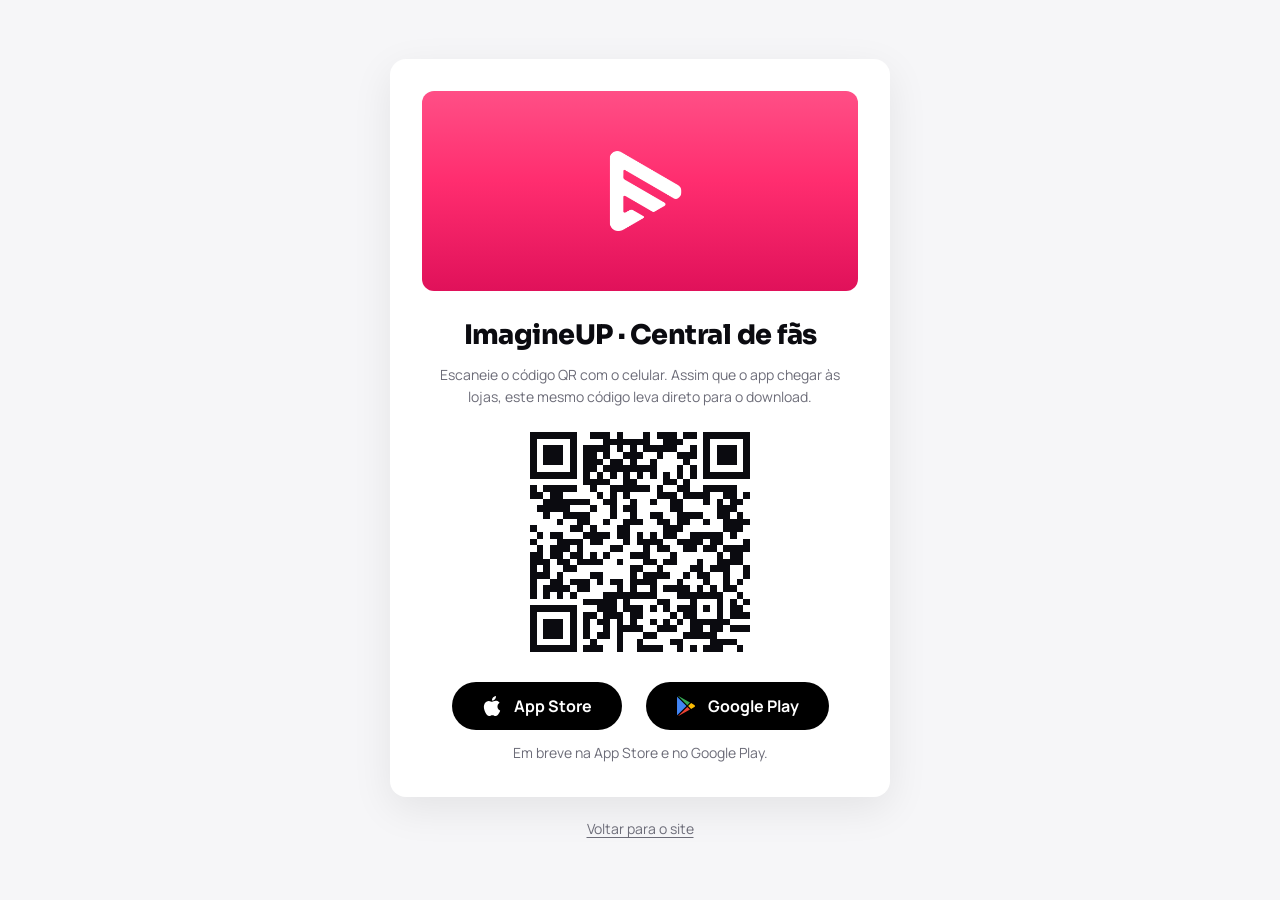
==== commit 2e31d16f: "Prévia de link, ícones e a seta da marca Prévia de compartilhamento (Open Graph e cartão do X) em to" ====
--- a/site/baixar/index.html
+++ b/site/baixar/index.html
@@ -6,7 +6,19 @@
   <title>Baixar o ImagineUP</title>
   <meta name="description" content="Baixe o ImagineUP, a central de fãs oficial dos artistas da Imagine Music, para iPhone e Android.">
   <meta name="theme-color" content="#F6F6F8">
-  <link rel="icon" href="../assets/favicon.svg" type="image/svg+xml">
+  <link rel="icon" href="../assets/favicon.png" type="image/png" sizes="96x96">
+  <link rel="apple-touch-icon" href="../apple-touch-icon.png">
+  <link rel="manifest" href="../manifest.webmanifest">
+  <meta property="og:type" content="website">
+  <meta property="og:site_name" content="ImagineUP">
+  <meta property="og:locale" content="pt_BR">
+  <meta property="og:title" content="Baixar o ImagineUP">
+  <meta property="og:description" content="Baixe o ImagineUP, a central de fãs oficial dos artistas da Imagine Music, para iPhone e Android.">
+  <meta property="og:image" content="https://imagineup-painel.vercel.app/assets/compartilhar.jpg">
+  <meta property="og:image:width" content="1200">
+  <meta property="og:image:height" content="630">
+  <meta property="og:image:alt" content="Seu fandom vale pontos: três celulares com telas do app ImagineUP">
+  <meta name="twitter:card" content="summary_large_image">
   <link rel="preconnect" href="https://fonts.googleapis.com">
   <link rel="preconnect" href="https://fonts.gstatic.com" crossorigin>
   <link rel="stylesheet" href="https://fonts.googleapis.com/css2?family=Manrope:wght@400;500;600;700;800&family=Sora:wght@700;800&display=swap">
@@ -15,7 +27,7 @@
 <body class="download-page">
   <main class="baixar">
     <section class="download-card">
-      <div class="download-banner" aria-hidden="true"><span class="bars"><i></i><i></i><i></i></span></div>
+      <div class="download-banner" aria-hidden="true"><span class="seta"></span></div>
       <h1>ImagineUP · Central de fãs</h1>
       <p>Escaneie o código QR com o celular. Assim que o app chegar às lojas, este mesmo código leva direto para o download.</p>
       <div id="qr" class="download-qr" role="img" aria-label="Código QR que abre esta página no celular"></div>
--- a/site/assets/site.css
+++ b/site/assets/site.css
@@ -224,6 +224,19 @@
   opacity: 0.28;
 }
 
+/* Marca: a seta do "e" do logo Imagine. A imagem é só a forma; a cor vem do
+   background, e o translate compensa a ponta, que pesa pouco, para a seta
+   parecer centralizada. */
+.seta {
+  display: inline-block;
+  width: 0.9em;
+  height: 1em;
+  background: var(--pink-strong);
+  transform: translateX(0.07em);
+  -webkit-mask: url(seta.png) center / contain no-repeat;
+  mask: url(seta.png) center / contain no-repeat;
+}
+
 /* iPhone (VitrineUP, iphone-modelo) */
 
 .iphone {
@@ -1207,11 +1220,8 @@
   background: var(--pink);
 }
 
-.news-collage-top .marca .bars {
-  font-size: 22px;
-}
-
-.news-collage-top .marca .bars i {
+.news-collage-top .marca .seta {
+  font-size: 15px;
   background: #fff;
 }
 
@@ -1270,11 +1280,8 @@
   background: linear-gradient(180deg, #ff4f86 0%, var(--pink) 45%, var(--pink-strong) 100%);
 }
 
-.download-banner .bars {
-  font-size: clamp(90px, 22vw, 120px);
-}
-
-.download-banner .bars i {
+.download-banner .seta {
+  font-size: clamp(64px, 16vw, 80px);
   background: #fff;
 }
 
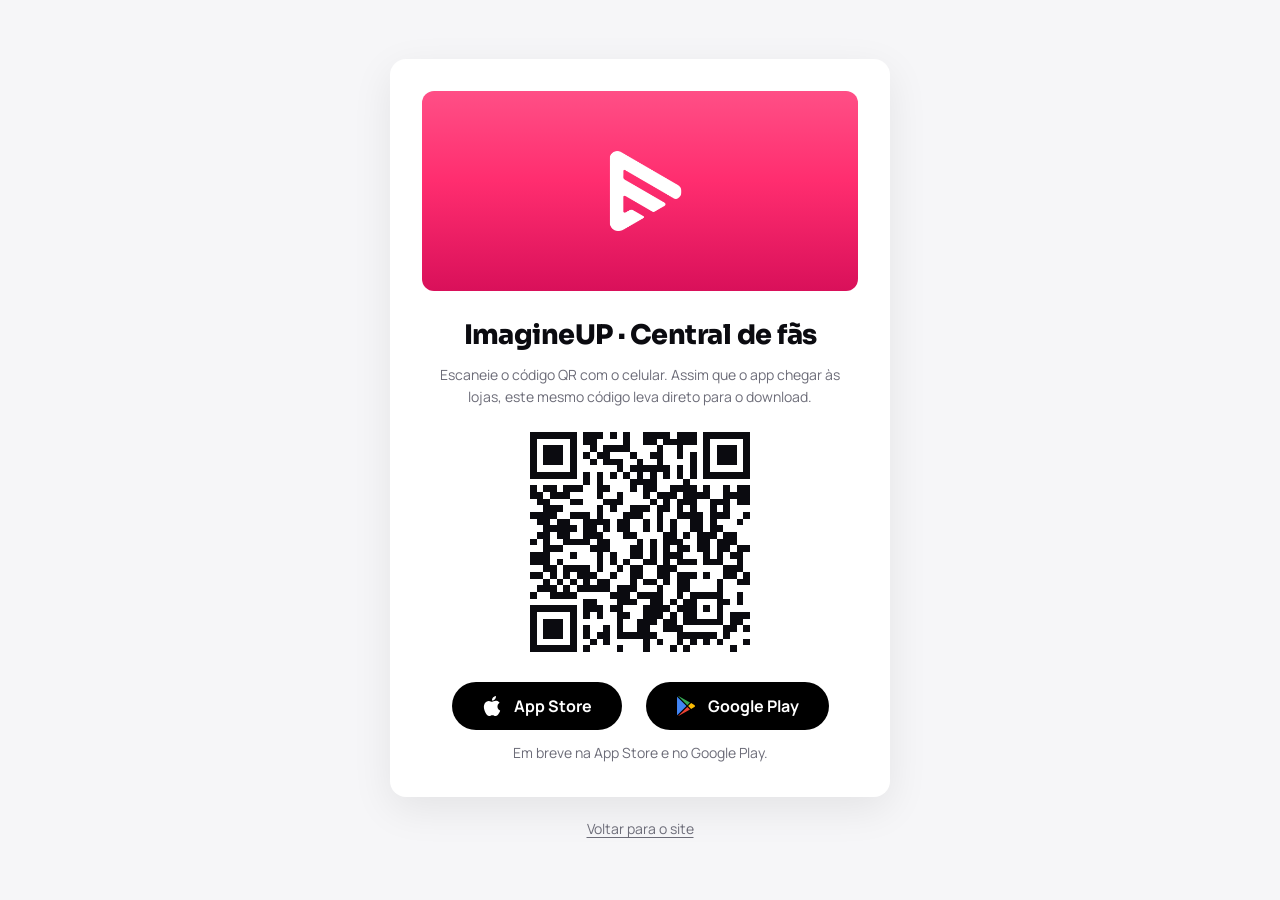
==== commit 07623187: "SEO e desempenho do site As fontes Manrope e Sora passam a ser servidas pelo próprio site, em um arq" ====
--- a/site/baixar/index.html
+++ b/site/baixar/index.html
@@ -3,7 +3,7 @@
 <head>
   <meta charset="utf-8">
   <meta name="viewport" content="width=device-width, initial-scale=1">
-  <title>Baixar o ImagineUP</title>
+  <title>Baixar o ImagineUP para iPhone e Android</title>
   <meta name="description" content="Baixe o ImagineUP, a central de fãs oficial dos artistas da Imagine Music, para iPhone e Android.">
   <meta name="theme-color" content="#F6F6F8">
   <link rel="icon" href="../assets/favicon.png" type="image/png" sizes="96x96">
@@ -12,16 +12,15 @@
   <meta property="og:type" content="website">
   <meta property="og:site_name" content="ImagineUP">
   <meta property="og:locale" content="pt_BR">
-  <meta property="og:title" content="Baixar o ImagineUP">
+  <meta property="og:title" content="Baixar o ImagineUP para iPhone e Android">
   <meta property="og:description" content="Baixe o ImagineUP, a central de fãs oficial dos artistas da Imagine Music, para iPhone e Android.">
   <meta property="og:image" content="https://imagineup-painel.vercel.app/assets/compartilhar.jpg">
   <meta property="og:image:width" content="1200">
   <meta property="og:image:height" content="630">
   <meta property="og:image:alt" content="Seu fandom vale pontos: três celulares com telas do app ImagineUP">
   <meta name="twitter:card" content="summary_large_image">
-  <link rel="preconnect" href="https://fonts.googleapis.com">
-  <link rel="preconnect" href="https://fonts.gstatic.com" crossorigin>
-  <link rel="stylesheet" href="https://fonts.googleapis.com/css2?family=Manrope:wght@400;500;600;700;800&family=Sora:wght@700;800&display=swap">
+  <link rel="preload" href="../assets/fontes/manrope.woff2" as="font" type="font/woff2" crossorigin>
+  <link rel="preload" href="../assets/fontes/sora.woff2" as="font" type="font/woff2" crossorigin>
   <link rel="stylesheet" href="../assets/site.css">
 </head>
 <body class="download-page">
--- a/site/assets/site.css
+++ b/site/assets/site.css
@@ -3,6 +3,28 @@
    rosa #FF2D6F, verde-limão #D6FF3F, escuro #0B0B10, Sora nos títulos e
    Manrope no texto. O iPhone vem do VitrineUP (iphone-modelo), convertido
    para unidades de contêiner para escalar em qualquer largura. */
+
+/* Fontes servidas pelo próprio site, no lugar do Google Fonts: um arquivo
+   variável de cada família, só com os caracteres latinos, que cobrem o
+   português. Menos uma conexão antes de pintar a tela, e o IP de quem visita
+   não vai para o Google. Licença SIL OFL 1.1 (fontes/LICENCA.txt). */
+@font-face {
+  font-family: Manrope;
+  font-style: normal;
+  font-weight: 400 800;
+  font-display: swap;
+  src: url(fontes/manrope.woff2) format("woff2");
+  unicode-range: U+0000-00FF, U+0131, U+0152-0153, U+02BB-02BC, U+02C6, U+02DA, U+02DC, U+0304, U+0308, U+0329, U+2000-206F, U+20AC, U+2122, U+2191, U+2193, U+2212, U+2215, U+FEFF, U+FFFD;
+}
+
+@font-face {
+  font-family: Sora;
+  font-style: normal;
+  font-weight: 700 800;
+  font-display: swap;
+  src: url(fontes/sora.woff2) format("woff2");
+  unicode-range: U+0000-00FF, U+0131, U+0152-0153, U+02BB-02BC, U+02C6, U+02DA, U+02DC, U+0304, U+0308, U+0329, U+2000-206F, U+20AC, U+2122, U+2191, U+2193, U+2212, U+2215, U+FEFF, U+FFFD;
+}
 
 :root {
   color-scheme: light;
@@ -13,7 +35,7 @@
   --ink-2: #3b3b45;
   --ink-3: #6c6c78;
   --pink: #ff2d6f;        /* marca: áreas grandes, faixa e formas */
-  --pink-strong: #e0115a; /* texto e botões sobre fundo claro (contraste AA) */
+  --pink-strong: #d9105a; /* texto e botões sobre fundo claro: 4,65:1 no fundo e 5:1 no branco (AA) */
   --lime: #d6ff3f;
   --dark: #0b0b10;
   --gutter: 16px;
@@ -125,6 +147,53 @@
   font-size: 14px;
 }
 
+/* botão branco sobre o fundo claro, como o "Explorar recursos" */
+.btn--claro {
+  background: var(--surface);
+  color: var(--ink);
+  box-shadow: 0 1px 2px rgba(11, 11, 16, 0.06);
+}
+
+.btn--claro:hover {
+  background: var(--surface);
+  color: var(--ink);
+  box-shadow: 0 8px 20px rgba(11, 11, 16, 0.1);
+}
+
+/* Pulso discreto: um brilho rosa sai da borda do botão, se afasta e some, e
+   o botão fica parado. A sombra só existe do lado de fora da borda, então a
+   cor do botão não muda. */
+.btn--pulso {
+  position: relative;
+  isolation: isolate;
+}
+
+.btn--pulso::before {
+  content: "";
+  position: absolute;
+  inset: 0;
+  z-index: -1;
+  border-radius: inherit;
+  animation: pulso 2.8s cubic-bezier(0.22, 1, 0.36, 1) infinite;
+}
+
+@keyframes pulso {
+  0% {
+    box-shadow: 0 0 0 0 rgba(255, 45, 111, 0.3);
+  }
+
+  70%,
+  100% {
+    box-shadow: 0 0 6px 14px rgba(255, 45, 111, 0);
+  }
+}
+
+@media (prefers-reduced-motion: reduce) {
+  .btn--pulso::before {
+    animation: none;
+  }
+}
+
 /* Cabeçalho */
 
 .site-header {
@@ -200,28 +269,6 @@
   .site-nav {
     display: flex;
   }
-}
-
-/* Marca: as três barras inclinadas do app */
-
-.bars {
-  display: inline-flex;
-  gap: 0.035em;
-  transform: skewX(-22deg);
-}
-
-.bars i {
-  width: 0.09em;
-  height: 0.5em;
-  background: var(--pink-strong);
-}
-
-.bars i:nth-child(2) {
-  opacity: 0.6;
-}
-
-.bars i:nth-child(3) {
-  opacity: 0.28;
 }
 
 /* Marca: a seta do "e" do logo Imagine. A imagem é só a forma; a cor vem do
@@ -410,17 +457,52 @@
   margin-top: 30px;
 }
 
-/* Home · trio de celulares sobre a faixa rosa */
+/* Home · trio de celulares sobre a faixa colorida */
+
+/* A cor da faixa é um OKLCH montado com estas três variáveis. Registradas,
+   elas são animadas como números, e o script do carrossel leva o matiz pelo
+   caminho mais curto da roda de cores. Os valores iniciais são o lima do
+   cartão de missão (#d6ff3f), a cor da tela inicial, que abre na frente. */
+@property --faixa-l {
+  syntax: "<number>";
+  inherits: true;
+  initial-value: 0.9391;
+}
+
+@property --faixa-c {
+  syntax: "<number>";
+  inherits: true;
+  initial-value: 0.208;
+}
+
+@property --faixa-h {
+  syntax: "<number>";
+  inherits: true;
+  initial-value: 121.39;
+}
 
 .showcase {
   --w: clamp(196px, 25vw, 300px);
   --h: calc(var(--w) * 844 / 390);
   --acima: calc(var(--h) * 0.42);
+  --faixa-texto: #fff;
   position: relative;
   overflow: hidden;
   padding: 0 0 clamp(40px, 6vw, 72px);
-}
-
+  /* mesma duração e curva da volta dos celulares */
+  transition:
+    --faixa-l 1.3s cubic-bezier(0.37, 0, 0.63, 1),
+    --faixa-c 1.3s cubic-bezier(0.37, 0, 0.63, 1),
+    --faixa-h 1.3s cubic-bezier(0.37, 0, 0.63, 1);
+}
+
+/* na faixa lima, texto branco não tem contraste */
+.showcase[data-tela="inicio"] {
+  --faixa-texto: var(--ink);
+}
+
+/* Listras finas na diagonal, como as do cartão de missão do app: linhas
+   um pouco mais escuras que a cor da faixa, a uns 60 graus. */
 .showcase::before {
   content: "";
   position: absolute;
@@ -428,7 +510,23 @@
   right: 0;
   bottom: 0;
   left: 0;
-  background: var(--pink);
+  background-image: repeating-linear-gradient(120deg, rgba(11, 11, 16, 0.07) 0 4px, transparent 5px 16px);
+  background-color: oklch(var(--faixa-l) var(--faixa-c) var(--faixa-h));
+}
+
+/* navegador sem OKLCH: a cor troca direto, sem passar pelas intermediárias */
+@supports not (color: oklch(0 0 0)) {
+  .showcase[data-tela="inicio"]::before {
+    background-color: var(--lime);
+  }
+
+  .showcase[data-tela="ranking"]::before {
+    background-color: var(--pink);
+  }
+
+  .showcase[data-tela="artista"]::before {
+    background-color: #e8553d;
+  }
 }
 
 /* minmax(0, 1fr): sem isso o trio, mais largo que a tela no celular,
@@ -504,7 +602,7 @@
 }
 
 .trio-pausa:focus-visible {
-  outline: 2px solid #fff;
+  outline: 2px solid var(--faixa-texto);
   outline-offset: 3px;
 }
 
@@ -525,11 +623,15 @@
 .showcase-claim,
 .showcase-stores {
   margin: 0;
-  color: #fff;
+  color: var(--faixa-texto);
   text-align: center;
-}
-
+  transition: color 1.3s cubic-bezier(0.37, 0, 0.63, 1);
+}
+
+/* As três frases ficam empilhadas na mesma célula, então a altura é a da
+   maior e nada pula quando elas trocam. */
 .showcase-claim {
+  display: grid;
   grid-row: 3;
   padding-top: 32px;
   font: 800 clamp(24px, 2.1vw, 28px) / 1.2 Sora, Manrope, sans-serif;
@@ -543,6 +645,38 @@
   letter-spacing: 0;
 }
 
+/* A frase que sai sobe e some; a que entra vem de baixo, um pouco depois,
+   com um desfoque que se desfaz. */
+.showcase-claim .claim {
+  grid-area: 1 / 1;
+  margin: 0;
+  opacity: 0;
+  transform: translateY(16px);
+  filter: blur(6px);
+  transition:
+    opacity 0.5s cubic-bezier(0.37, 0, 0.63, 1),
+    transform 0.8s cubic-bezier(0.22, 1, 0.36, 1),
+    filter 0.5s cubic-bezier(0.37, 0, 0.63, 1);
+}
+
+.showcase-claim .claim[data-estado="ativo"] {
+  opacity: 1;
+  transform: none;
+  filter: none;
+  transition-delay: 0.35s;
+}
+
+.showcase-claim .claim[data-estado="saindo"] {
+  transform: translateY(-16px);
+}
+
+@media (prefers-reduced-motion: reduce) {
+  .showcase-claim .claim {
+    transform: none;
+    filter: none;
+  }
+}
+
 .showcase-stores {
   grid-row: 4;
   padding-top: 14px;
@@ -550,7 +684,7 @@
 }
 
 .showcase-stores strong {
-  color: #fff;
+  color: inherit;
   font-weight: 800;
 }
 
@@ -608,9 +742,12 @@
   background: var(--surface);
 }
 
+/* Os títulos cabem sempre em uma linha: o tamanho acompanha a largura da
+   coluna, e quem manda é o mais longo, "Pontos viram experiências", que
+   fica no cartão (coluna mais estreita). Todos usam o mesmo tamanho. */
 .feature h2 {
   margin: 0 0 14px;
-  font: 800 clamp(27px, 3.4vw, 36px) / 1.15 Sora, Manrope, sans-serif;
+  font: 800 clamp(16px, calc(7.4vw - 7px), 28px) / 1.15 Sora, Manrope, sans-serif;
   letter-spacing: -0.025em;
   color: var(--ink);
 }
@@ -650,6 +787,27 @@
   background: var(--lime);
 }
 
+/* Enfeite das funcionalidades: as três barras inclinadas */
+.bars {
+  display: inline-flex;
+  gap: 0.035em;
+  transform: skewX(-22deg);
+}
+
+.bars i {
+  width: 0.09em;
+  height: 0.5em;
+  background: var(--pink-strong);
+}
+
+.bars i:nth-child(2) {
+  opacity: 0.6;
+}
+
+.bars i:nth-child(3) {
+  opacity: 0.28;
+}
+
 .feature-media .bars {
   position: absolute;
   z-index: 2;
@@ -674,6 +832,11 @@
   .feature {
     grid-template-columns: 1fr 1fr;
     gap: 56px;
+  }
+
+  /* em duas colunas, cada uma tem metade da largura */
+  .feature h2 {
+    font-size: clamp(16px, calc(3.3vw - 3.5px), 28px);
   }
 
   .feature--invertida .feature-media {
@@ -1582,3 +1745,186 @@
     transition: none;
   }
 }
+
+/* Home · botão depois das funcionalidades */
+
+.features-mais {
+  margin: 0;
+  text-align: center;
+}
+
+/* Recursos: menu à esquerda, celular no meio e texto à direita. No celular
+   o menu vira uma fileira que rola para o lado, acima do aparelho. */
+
+.recursos {
+  padding: clamp(28px, 6vw, 80px) 0 clamp(56px, 9vw, 112px);
+}
+
+.recursos-grade {
+  display: grid;
+  gap: 28px;
+  justify-items: center;
+}
+
+.recursos-menu {
+  display: flex;
+  gap: 8px;
+  width: calc(100% + 2 * var(--gutter));
+  margin: 0 calc(-1 * var(--gutter));
+  padding: 4px var(--gutter);
+  overflow-x: auto;
+  scrollbar-width: none;
+}
+
+.recursos-menu::-webkit-scrollbar {
+  display: none;
+}
+
+.recursos-aba {
+  flex: none;
+  padding: 11px 18px;
+  border: 0;
+  border-radius: 999px;
+  background: var(--surface);
+  color: var(--ink-2);
+  font: 700 15px/1.2 Manrope, sans-serif;
+  white-space: nowrap;
+  cursor: pointer;
+  transition: background-color 0.2s ease, color 0.2s ease;
+}
+
+.recursos-aba:hover {
+  color: var(--ink);
+}
+
+.recursos-aba[aria-selected="true"] {
+  background: var(--pink-strong);
+  color: #fff;
+}
+
+.recursos-aba:focus-visible {
+  outline: 2px solid var(--ink);
+  outline-offset: 2px;
+}
+
+.recursos-celular {
+  width: clamp(220px, 62vw, 290px);
+}
+
+/* as telas ficam empilhadas dentro do aparelho e trocam por transparência */
+.recursos-celular .iphone-tela img {
+  opacity: 0;
+  transition: opacity 0.45s ease;
+}
+
+.recursos-celular .iphone-tela img[data-estado="ativo"] {
+  opacity: 1;
+}
+
+/* Os textos também ficam empilhados: a altura é a do maior e nada pula.
+   O que sai some; o que entra sobe um pouco, logo depois. */
+.recursos-textos {
+  display: grid;
+  width: 100%;
+  max-width: 30em;
+  text-align: center;
+}
+
+.recursos-painel {
+  grid-area: 1 / 1;
+  opacity: 0;
+  visibility: hidden;
+  transform: translateY(12px);
+  transition:
+    opacity 0.3s ease,
+    transform 0.6s cubic-bezier(0.22, 1, 0.36, 1),
+    visibility 0s linear 0.3s;
+}
+
+.recursos-painel[data-estado="ativo"] {
+  opacity: 1;
+  visibility: visible;
+  transform: none;
+  transition:
+    opacity 0.45s ease 0.1s,
+    transform 0.6s cubic-bezier(0.22, 1, 0.36, 1) 0.1s,
+    visibility 0s;
+}
+
+.recursos-painel:focus-visible {
+  outline: 2px solid var(--ink);
+  outline-offset: 8px;
+  border-radius: 8px;
+}
+
+.recursos-painel h2 {
+  margin: 0 0 12px;
+  font: 800 clamp(26px, 2.6vw, 32px) / 1.15 Sora, Manrope, sans-serif;
+  letter-spacing: -0.025em;
+  color: var(--ink);
+}
+
+.recursos-painel p {
+  margin: 0 0 12px;
+  font-size: 18px;
+  line-height: 1.6;
+  color: var(--ink-2);
+}
+
+@media (min-width: 960px) {
+  .recursos-grade {
+    grid-template-columns: 220px minmax(0, 300px) minmax(0, 1fr);
+    column-gap: clamp(40px, 5vw, 80px);
+    align-items: center;
+    justify-items: stretch;
+  }
+
+  /* linha tracejada entre o menu e o celular, de cima a baixo */
+  .recursos-menu {
+    flex-direction: column;
+    gap: 10px;
+    align-self: stretch;
+    justify-content: center;
+    width: auto;
+    margin: 0;
+    padding: 24px 40px 24px 0;
+    overflow: visible;
+    border-right: 1px dashed #c3c5d1;
+  }
+
+  .recursos-aba {
+    padding: 15px 18px;
+    border-radius: 12px;
+    background: none;
+    font-size: 17px;
+    font-weight: 600;
+    text-align: left;
+    white-space: normal;
+  }
+
+  .recursos-aba:hover {
+    background: rgba(11, 11, 16, 0.05);
+  }
+
+  .recursos-aba[aria-selected="true"] {
+    background: var(--pink-strong);
+  }
+
+  .recursos-celular {
+    width: 100%;
+  }
+
+  .recursos-textos {
+    text-align: left;
+  }
+
+  .recursos-painel p {
+    font-size: 19px;
+  }
+}
+
+@media (prefers-reduced-motion: reduce) {
+  .recursos-painel {
+    transform: none;
+  }
+}
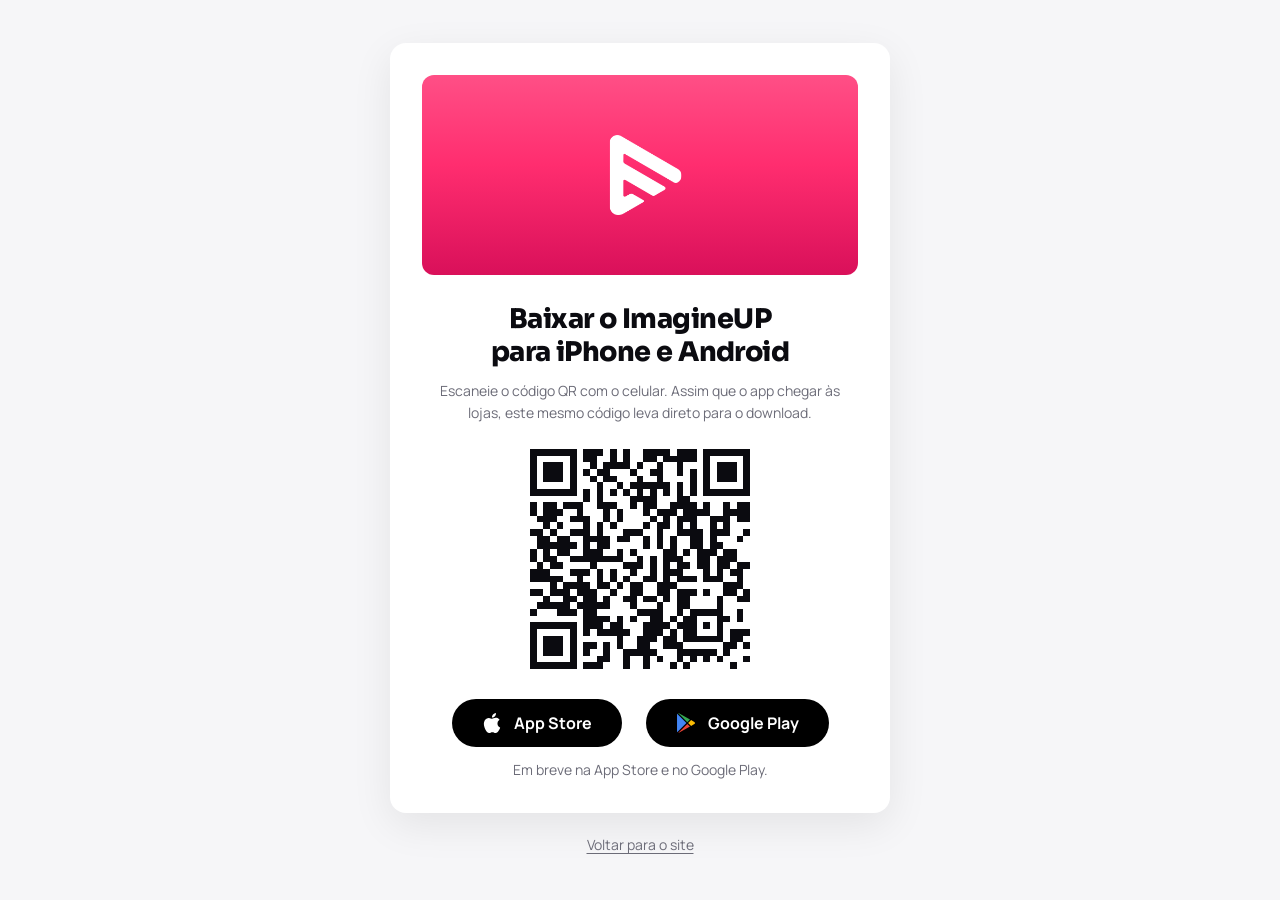
==== commit 2447ae41: "Celulares flutuando e textos novos nas páginas Os celulares da home, além de girar, sobem e descem d" ====
--- a/site/baixar/index.html
+++ b/site/baixar/index.html
@@ -27,7 +27,7 @@
   <main class="baixar">
     <section class="download-card">
       <div class="download-banner" aria-hidden="true"><span class="seta"></span></div>
-      <h1>ImagineUP · Central de fãs</h1>
+      <h1>Baixar o ImagineUP para iPhone e Android</h1>
       <p>Escaneie o código QR com o celular. Assim que o app chegar às lojas, este mesmo código leva direto para o download.</p>
       <div id="qr" class="download-qr" role="img" aria-label="Código QR que abre esta página no celular"></div>
       <div class="loja-pills">
--- a/site/assets/site.css
+++ b/site/assets/site.css
@@ -439,10 +439,11 @@
 
 .hero h1 {
   margin: 0 auto;
-  max-width: 22ch;
+  max-width: 26ch;
   font: 800 clamp(40px, 6vw, 66px) / 1.02 Sora, Manrope, sans-serif;
   letter-spacing: -0.04em;
   color: var(--ink);
+  text-wrap: balance;
 }
 
 .hero p {
@@ -487,7 +488,12 @@
   --acima: calc(var(--h) * 0.42);
   --faixa-texto: #fff;
   position: relative;
+  /* Corta só na horizontal: esconde o balanço lateral dos celulares nas
+     telas estreitas e deixa o celular subir acima da seção quando flutua.
+     Navegador sem "clip" fica no "hidden", que também corta em cima. */
   overflow: hidden;
+  overflow-x: clip;
+  overflow-y: visible;
   padding: 0 0 clamp(40px, 6vw, 72px);
   /* mesma duração e curva da volta dos celulares */
   transition:
@@ -576,6 +582,57 @@
 .trio .iphone[data-pos="dir"] {
   transform: translate(4%, -2%) scale(0.82);
   z-index: 1;
+}
+
+/* Flutuação: cada celular sobe e desce devagar e balança um pouco no
+   próprio eixo, fora de sincronia com os outros (6 s e 9 s, com começos
+   diferentes). Usa as propriedades translate e rotate, que se somam ao
+   transform que o carrossel escreve a cada quadro, então as duas coisas
+   não se atrapalham. O botão de pausa também para a flutuação. */
+.trio .iphone {
+  animation:
+    flutuar 6s ease-in-out infinite,
+    balancar 9s ease-in-out infinite;
+}
+
+.trio .iphone:nth-child(2) {
+  animation-delay: -2s, -5s;
+}
+
+.trio .iphone:nth-child(3) {
+  animation-delay: -4s, -2.5s;
+}
+
+.trio.parado .iphone {
+  animation-play-state: paused;
+}
+
+@keyframes flutuar {
+  0%,
+  100% {
+    translate: 0 0;
+  }
+
+  50% {
+    translate: 0 -1.5%;
+  }
+}
+
+@keyframes balancar {
+  0%,
+  100% {
+    rotate: -0.6deg;
+  }
+
+  50% {
+    rotate: 0.6deg;
+  }
+}
+
+@media (prefers-reduced-motion: reduce) {
+  .trio .iphone {
+    animation: none;
+  }
 }
 
 .trio-pausa {
@@ -1173,6 +1230,7 @@
   font: 800 clamp(30px, 4vw, 38px) / 1.1 Sora, Manrope, sans-serif;
   letter-spacing: -0.025em;
   color: var(--ink);
+  text-wrap: balance;
 }
 
 .page-card > p {
@@ -1453,6 +1511,7 @@
   font: 800 clamp(22px, 3vw, 27px) / 1.2 Sora, Manrope, sans-serif;
   letter-spacing: -0.02em;
   color: var(--ink);
+  text-wrap: balance;
 }
 
 .download-card > p {
@@ -1539,6 +1598,7 @@
   font: 800 clamp(30px, 4.6vw, 42px) / 1.12 Sora, Manrope, sans-serif;
   letter-spacing: -0.025em;
   color: #fff;
+  text-wrap: balance;
 }
 
 .help-hero p {
@@ -1760,6 +1820,21 @@
   padding: clamp(28px, 6vw, 80px) 0 clamp(56px, 9vw, 112px);
 }
 
+.recursos-titulo {
+  margin: 0 0 clamp(24px, 4vw, 48px);
+  font: 800 clamp(26px, 3.2vw, 38px) / 1.15 Sora, Manrope, sans-serif;
+  letter-spacing: -0.025em;
+  color: var(--ink);
+  text-align: center;
+  text-wrap: balance;
+}
+
+@media (min-width: 960px) {
+  .recursos-titulo {
+    text-align: left;
+  }
+}
+
 .recursos-grade {
   display: grid;
   gap: 28px;
